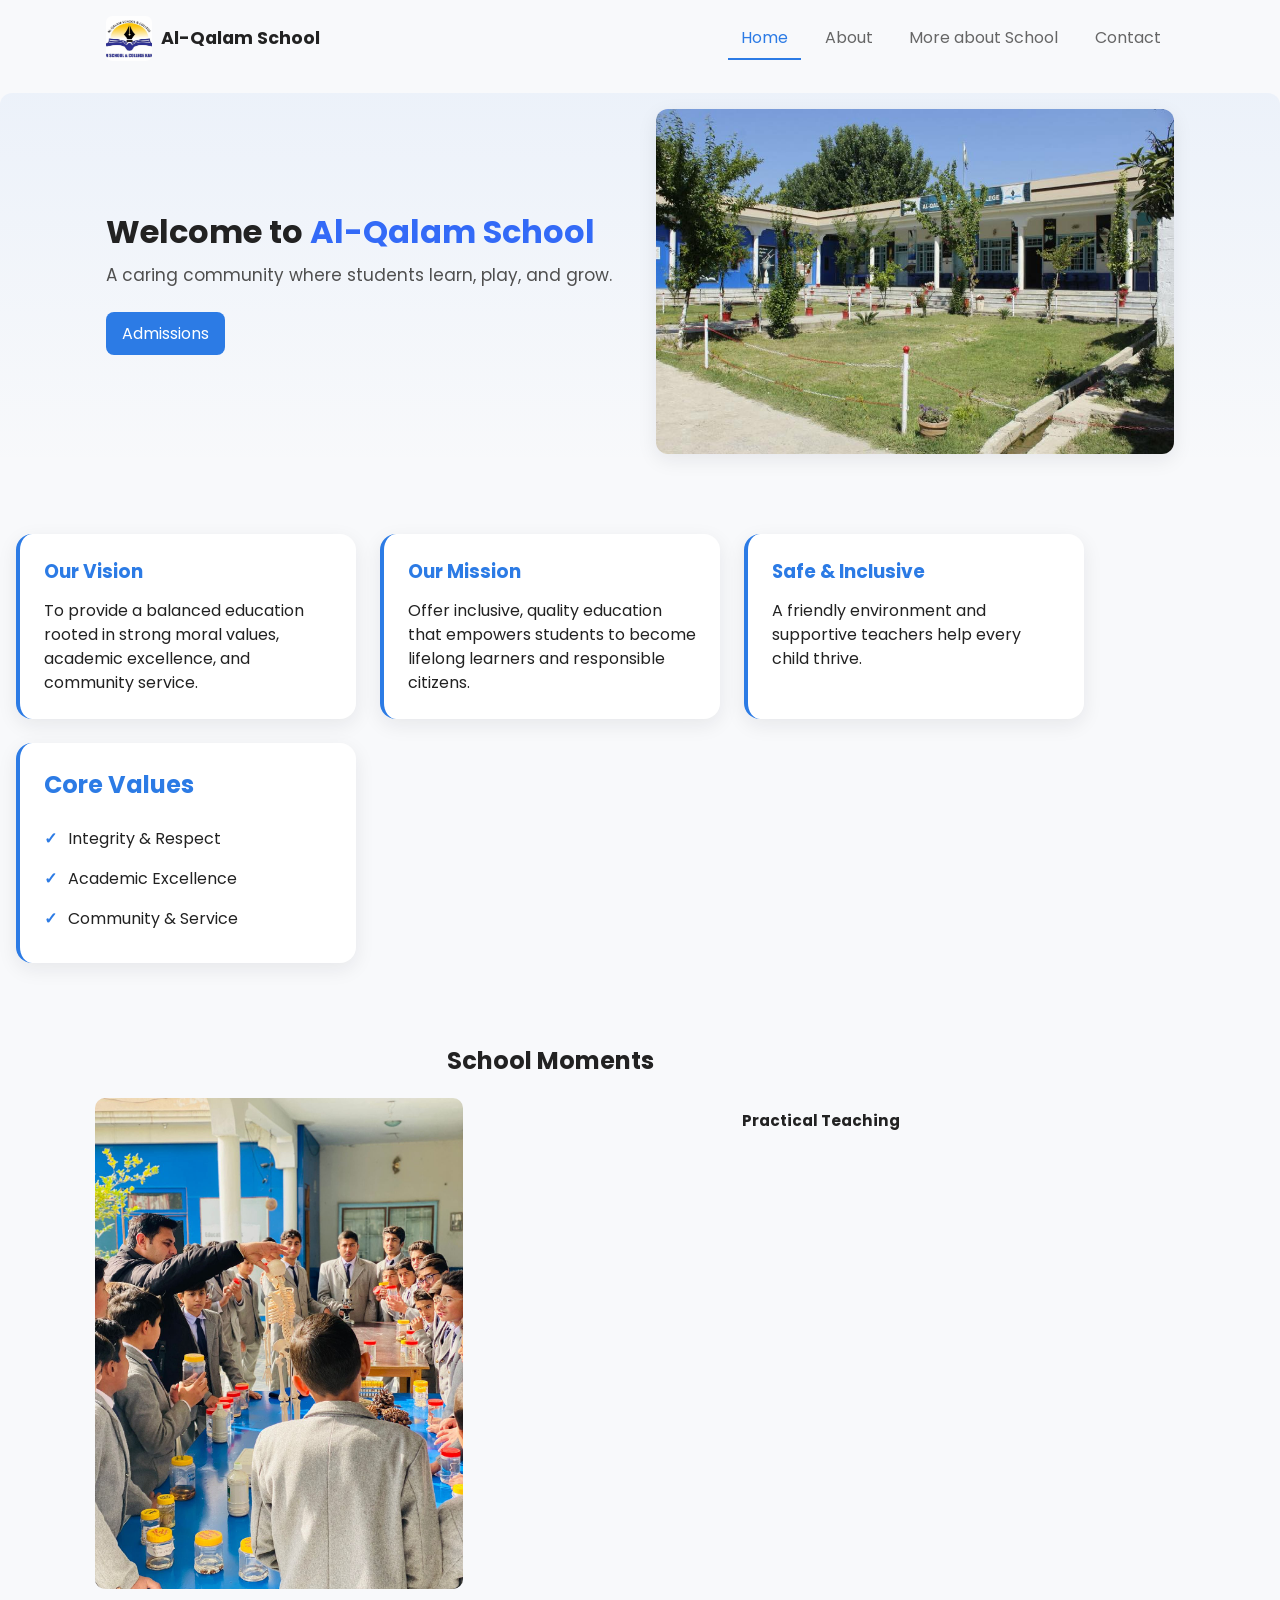
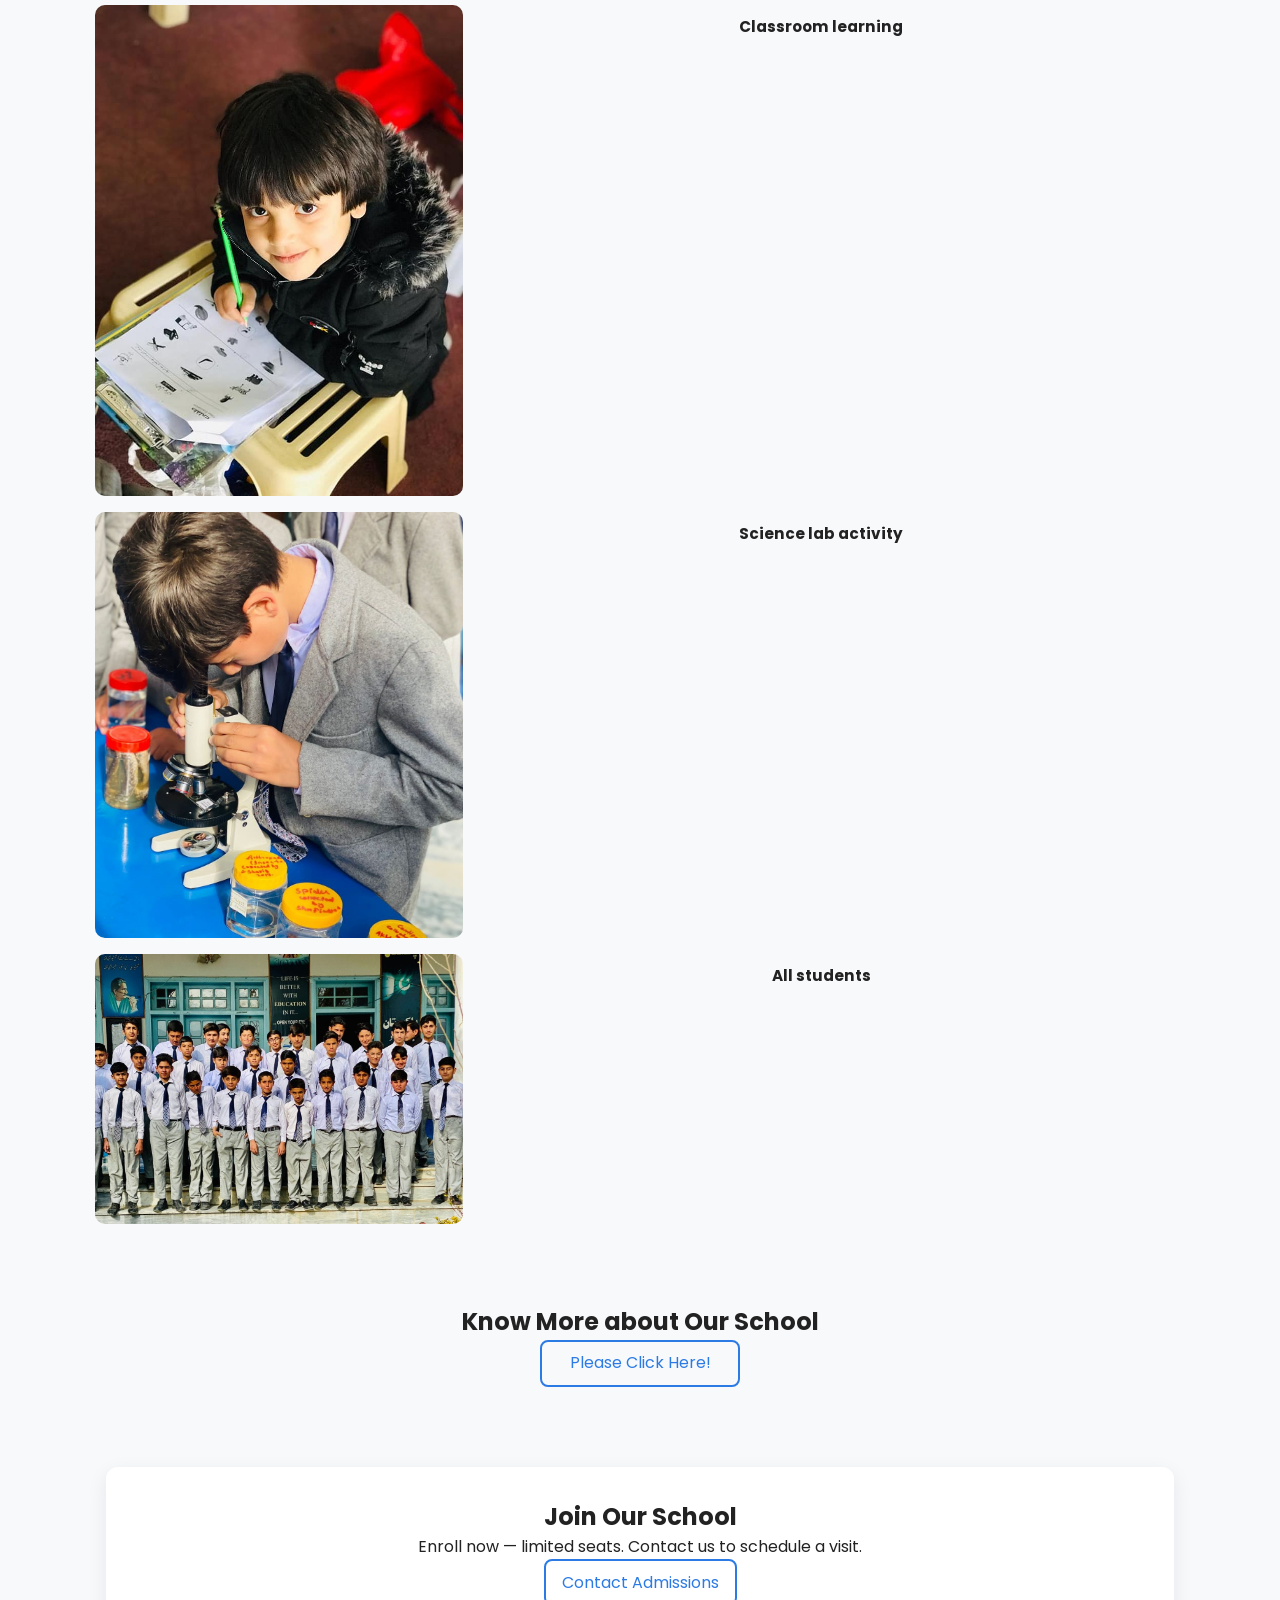
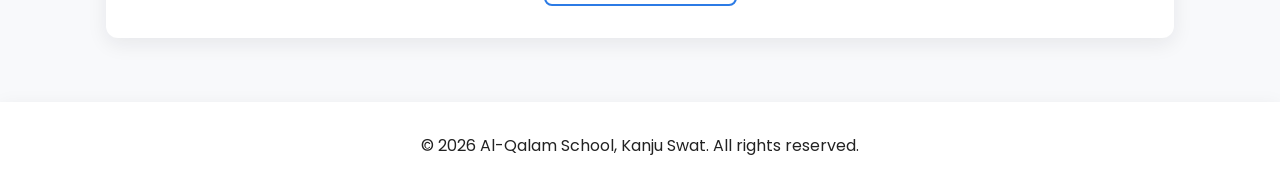
==== index.html @ 8df197b1 "Al-Qalam School & Collage Kanju Swat" ====
<!doctype html>
<html lang="en">
<head>
  <meta charset="utf-8" />
  <meta name="viewport" content="width=device-width,initial-scale=1" />
  <title>Al-Qalam School</title>
  <link rel="icon" type="image/png" href="logo2.png" style="border-radius:5px;">
  <!-- CSS -->
  <link rel="stylesheet" href="styles.css" />

  <!-- Google Fonts -->
  <link href="https://fonts.googleapis.com/css2?family=Inter:wght@300;400;600;700&display=swap" rel="stylesheet">
  <link href="https://fonts.googleapis.com/css2?family=Poppins:wght@300;400;600;700&display=swap" rel="stylesheet">

  <!-- Font Awesome -->
  <link rel="stylesheet" href="https://cdnjs.cloudflare.com/ajax/libs/font-awesome/6.0.0/css/all.min.css">
</head>
<body>
  <!-- Header -->
  <header class="site-header">
    <div class="container header-inner">
      <a href="index.html" class="brand">
        <img src="logo.jpg" alt="School Logo" class="logo" />
        <span class="school-name">Al-Qalam School</span>
      </a>
      <button id="nav-toggle" class="nav-toggle" aria-label="Toggle navigation">☰</button>
      <nav id="main-nav" class="main-nav">
        <a href="index.html" class="active">Home</a>
        <a href="about.html">About</a>
        <a href="more-about.html">More about School</a>
        <a href="contact.html">Contact</a>
      </nav>
    </div>
  </header>

  <!-- Hero Section -->
  <main>
    <section class="hero">
      <div class="container hero-inner">
        <div class="hero-text">
          <h1>Welcome to <span style="color: rgb(51, 106, 247)">Al-Qalam School</span></h1>
          <p class="lead" style="color:rgb(79, 79, 79);font-size:17px;">A caring community where students learn, play, and grow.</p>
          <a href="contact.html" class="btn-primary">Admissions</a>
        </div>
        <div class="hero-image">
          <img src="school.jpg" alt="School Interior" />
        </div>
      </div>
    </section>

    <!-- Features Section -->
    <section class="features container">
      <article class="feature">
        <h3>Our Vision</h3>
        <p>To provide a balanced education rooted in strong moral values, academic excellence, and community service.</p>
      </article>
      <article class="feature">
        <h3>Our Mission</h3>
        <p>Offer inclusive, quality education that empowers students to become lifelong learners and responsible citizens.</p>
      </article>
      <article class="feature">
        <h3>Safe & Inclusive</h3>
        <p>A friendly environment and supportive teachers help every child thrive.</p>
      </article>
      <article class="feature">
        <h2>Core Values</h2>
        <ul>
          <li>Integrity & Respect</li>
          <li>Academic Excellence</li>
          <li>Community & Service</li>
        </ul>
      </article>
    </section>
<section class="school-moments container">
  <h2>School Moments</h2>
  <div class="grid grid-3">
      <img class="img-home" src="teaching.jpg" alt="All students" style="border-radius:10px;"/>
      <div class="card-body"><strong>Practical Teaching</strong></div>
    </a>
      <img class="img-home" src="cutie.jpg" alt="Awards" style="border-radius:10px;"/>
      <div class="card-body"><strong>Classroom learning</strong></div>
    </a>
      <img class="img-home" src="micro.jpg" alt="Science lab activity" style="border-radius:10px;"/>
      <div class="card-body"><strong>Science lab activity</strong></div>
    </a>
      <img class="img-home" src="students all.jpg" alt="Classroom learning" style="border-radius:10px;"/>
      <div class="card-body"><strong>All students</strong></div>
    </a>
  </div>
</section>

<!--Link to more-->
<div class="cta container" style="text-align: center;">
  <h2>Know More about Our School</h2>
  
  <a href="more-about.html" class="btn-outline" 
     style="width: 200px; margin: 0 auto; display: block; text-align: center; text-decoration: none;">
     Please Click Here!
  </a>
</div>

    <!-- Call to Action Section -->
    <section class="cta container">
      <div class="cta-inner">
        <h2>Join Our School</h2>
        <p>Enroll now — limited seats. Contact us to schedule a visit.</p>
        <a href="contact.html" class="btn-outline">Contact Admissions</a>
      </div>
    </section>
  </main>

  <!-- Footer -->
  <footer class="site-footer">
    <div class="container footer-inner">
      <p>© 2026 Al-Qalam School, Kanju Swat. All rights reserved.</p>
    </div>
  </footer>

  <script src="script.js"></script>
</body>
</html>
---- styles.css ----
/* Variables */
:root {
  --accent:#2c7be5;
  --accent-2:#ff7a59;
  --bg:#f8f9fb;
  --text:#222;
  --muted:#666;
  --max-width:1100px;
  --radius:10px;
  --shadow:0 6px 20px rgba(20,20,40,0.08);
}

/* Global */
*{
  box-sizing:border-box;
  margin:0;
  padding:0;
  font-family:'Poppins',sans-serif;
}

body{
  background:var(--bg);
  color:var(--text);
  line-height:1.5;
}

.img-home{
  width: 70%;
  border-radius: 10px;
  display: block;   /* Allows the image to accept auto margins */
  margin: 0 auto;
}

img{
  max-width:100%;
  display:block;
}

.space {
  margin:50px;
}
.container{
  max-width:var(--max-width);
  margin:auto;
  padding:1rem;
}

/* HEADER */

.header-inner{
  display:flex;
  justify-content:space-between;
  align-items:center;
}

.brand{
  display:flex;
  align-items:center;
  gap:.6rem;
  text-decoration:none;
  color:inherit;
}

.logo{
  height:45px;
  border-radius:6px;
}

.school-name{
  font-weight:700;
  font-size:1.1rem;
}

.main-nav{
  display:flex;
  gap:.7rem;
}


.main-nav a {
  text-decoration: none;
  padding: .5rem .8rem;
  color: var(--muted);
  border-bottom: 2px solid transparent; /* Hidden line */
  transition: 0.3s;
}

.main-nav a:hover,
.main-nav a.active {
  color: var(--accent);
  border-bottom: 2px solid var(--accent); /* Line appears on hover/active */
  background: transparent;
  box-shadow: none;
}

.nav-toggle{
  display:none;
  font-size:22px;
  border:none;
  background:none;
}

/* HERO */

.hero{
  background:linear-gradient(180deg,rgba(44,123,229,.06),transparent);
  border-radius:12px;
  margin:1rem 0;
}

.hero-inner{
  display:flex;
  align-items:center;
  gap:2rem;
}

.hero-text{
  flex:1;
}

.hero-text h1{
  font-size:2rem;
  margin-bottom:.4rem;
}

.hero-image{
  flex:1;
}

.hero-image img{
  width:100%;
  border-radius:12px;
  box-shadow:var(--shadow);
}

/* ABOUT PAGE*/

/* Spacing for the About Page */
.about-page {
  padding-top: 40px;
  padding-bottom: 60px;
}

.intro.space-lg {
  margin-bottom: 50px; /* Big space after the title */
  text-align: center;
}

/* Fix the grid spacing */
.about-page .grid-3 {
  display: grid;
  grid-template-columns: repeat(auto-fit, minmax(280px, 1fr));
  gap: 30px;           /* Space between cards */
  margin-bottom: 60px; /* Space after the card section */
}
.Dirc {
  font-size: 1.1rem;
  color: rgb(72, 72, 72);
  margin-bottom: 1rem;
}
/* Ensure staff images look neat */
.d-img{
  width:50%;
  height:250px;
  border-radius:8px;
}

.p-img{
  width:70%;
  height:250px;
  border-radius:8px;
}

.staff-img {
  width: 200%;
  height: 225px;      /* Fixes the height so cards stay even */
  object-fit: cover;  /* Keeps image from looking squashed */
  border-radius: 10px;
  margin-bottom: 15px;
}

.staff-card {
  background: white;
  padding: 20px;
  border-radius: 12px;
  box-shadow: var(--shadow);
  text-align: center;
  display: flex;
  flex-direction: column;
}

.inspire-small {
  font-style: italic;
  font-size: 0.9rem;
  color: var(--muted);
  margin-top: auto;   /* Pushes the quote to the bottom of the card */
  padding-top: 10px;
}

/* Space for CTA */
.cta-section {
  margin-top: 40px;
}

/* Contact Page Specifics */
.contact-info-card {
  flex: 1;
  background: white;
  padding: 2rem;
  border-radius: 15px;
  box-shadow: var(--shadow);
  /* Added to prevent internal content from overflowing the card */
  overflow: hidden; 
}

.contact-info-card h2 {
  font-size: 1.5rem;
  margin-bottom: 1.5rem;
}

.contact-row {
  display: flex;
  align-items: center;
  gap: 1rem;            /* Adjusted gap for better mobile fit */
  margin-bottom: 1.5rem;
  font-size: 1.1rem;    /* Slightly smaller font for better fit */
  font-weight: 500;
  direction: ltr;
  justify-content: flex-start;
  
  /* These lines force the long email address to wrap inside the box */
  inline-size: 100%;
  overflow-wrap: break-word; 
  word-break: break-word;
}

.icon-circle {
  font-size: 1.6rem;    /* Slightly smaller icon for mobile balance */
  width: 45px;          /* Fixed container width for icons */
  display: flex;        /* Switched to flex for better centering */
  justify-content: center; 
  align-items: center;
  flex-shrink: 0;       /* This keeps the icon from squishing/leaning */
}

/* Admissions Box */
.Addmm {
  flex: 1;
  background: white;
  padding: 2rem;
  border-radius: 15px;
  box-shadow: var(--shadow);
}

/* Responsive side-by-side layout */
.two-col {
  display: flex;
  gap: 2rem;
  align-items: stretch;
}

/* Mobile Adjustments */
@media (max-width: 800px) {
  .two-col {
    flex-direction: column;
  }
  
  .contact-info-card, .Addmm {
    padding: 1.5rem; /* Slightly less padding on mobile to save space */
  }
}

/* FEATURES */

.features{
  display:grid;
  grid-template-columns:repeat(auto-fit,minmax(250px,1fr));
  gap:1.5rem;
  margin:3rem 0;
}

.feature{
  background:white;
  padding:1.5rem;
  border-radius:16px;
  box-shadow:var(--shadow);
  border-left: 4px solid var(--accent);
}

.feature h3 {
  margin-bottom: 0.8rem;
  color: var(--accent);
}

.feature h2 {
  margin-bottom: 1rem;
  color: var(--accent);
}

.feature ul {
  list-style: none;
  padding-left: 0;
}

.feature li {
  padding: 0.5rem 0;
  padding-left: 1.5rem;
  position: relative;
}

.feature li:before {
  content: "✓";
  position: absolute;
  left: 0;
  color: var(--accent);
  font-weight: bold;
}
/* GRID SYSTEM */

.grid{
  display:grid;
  gap:1rem;
}

.grid-3{
  grid-template-columns:repeat(auto-fit,minmax(260px,1fr));
}

/* Responsive grid for school-moments */
.school-moments .grid-3{
  grid-template-columns:repeat(2,1fr);
}

/* CARD */

.card{
  background:rgb(183, 182, 182);
  border-radius:12px;
  overflow:hidden;
  box-shadow:var(--shadow);
  text-decoration:none;
  color:inherit;
  transition:transform .2s;
}

.card:hover{
  transform:translateY(-4px);
}

/* IMPORTANT FIX FOR MOBILE IMAGES */

.card img{
  width:100%;
  aspect-ratio:4/3;
  object-fit:cover;
}

/* CARD BODY */

.card-body{
  padding:.7rem;
  text-align:center;
  font-size:.95rem;
}

/* SCHOOL MOMENTS */

.school-moments{
  margin:2rem 0;
}

.school-moments h2{
  text-align:center;
  margin-bottom:1.2rem;
}

/* STAFF CARDS */

.staff-card{
  background:white;
  padding:1rem;
  border-radius:12px;
  text-align:center;
  box-shadow:var(--shadow);
  display:flex;
  flex-direction:column;
  align-items:center;
}

.staff-card img{
  border-radius:10px;
  margin-bottom:0.5rem;
}

/* CTA */

.cta{
  margin:3rem auto;
}

.cta-inner{
  background:white;
  padding:2rem;
  border-radius:12px;
  text-align:center;
  box-shadow:var(--shadow);
}

/* BUTTONS */

.btn-primary{
  display:inline-block;
  padding:.6rem 1rem;
  border-radius:8px;
  background:var(--accent);
  color:white;
  text-decoration:none;
  margin-top: 1.5rem; /* Adds the space you want above the button */
}

.btn-outline{
  display:inline-block;
  padding:.6rem 1rem;
  border-radius:8px;
  border:2px solid var(--accent);
  color:var(--accent);
  text-decoration:none;
}

/* FOOTER */

.site-footer{
  background:white;
  margin-top:2rem;
  padding:1rem;
  text-align:center;
  box-shadow:var(--shadow);
}

/* RESPONSIVE */

/* Tablets */
@media (max-width:900px){

.hero-inner{
  flex-direction:column;
  text-align:center;
}

.nav-toggle{
  display:block;
}

.main-nav{
  position:fixed;
  top:70px;
  right:20px;
  background:white;
  flex-direction:column;
  padding:1rem;
  border-radius:10px;
  box-shadow:var(--shadow);
  opacity:0;
  visibility:hidden;
  transition:.3s;
}

.main-nav.show{
  opacity:1;
  visibility:visible;
}

.school-moments .grid-3{
  grid-template-columns:repeat(2,1fr);
  gap:1.2rem;
}

.two-col {
  flex-direction: column;
}

}

/* Small phones */
@media (max-width:500px){

.hero-text h1{
  font-size:1.6rem;
}

.school-moments .grid-3{
  grid-template-columns:1fr;
  gap:1rem;
}

.Addmm {
  padding: 1rem;
}

}

/*admissions*/

.two-col {
  display: flex;
  gap: 2rem;
  margin: 2rem 0;
}

.Addmm {
  background: white;
  padding: 1.5rem;
  border-radius: 12px;
  box-shadow: var(--shadow);
}
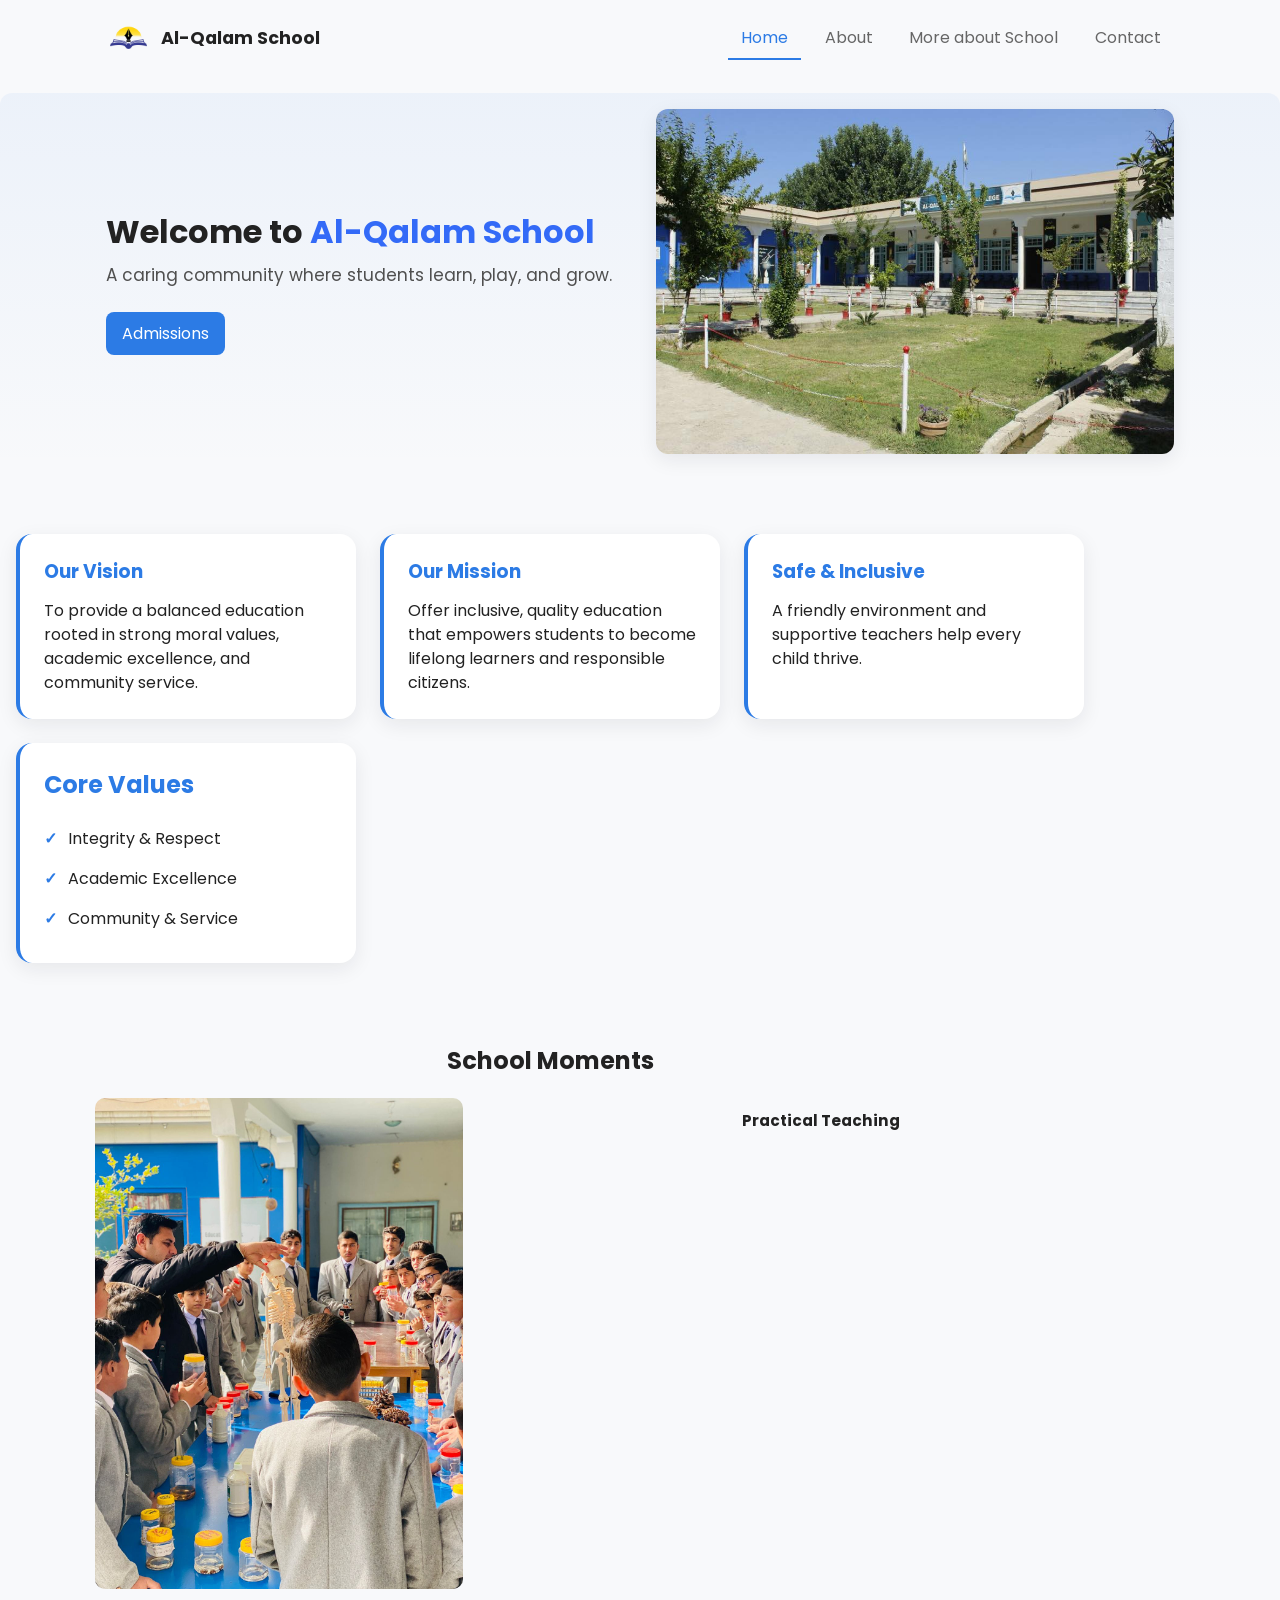
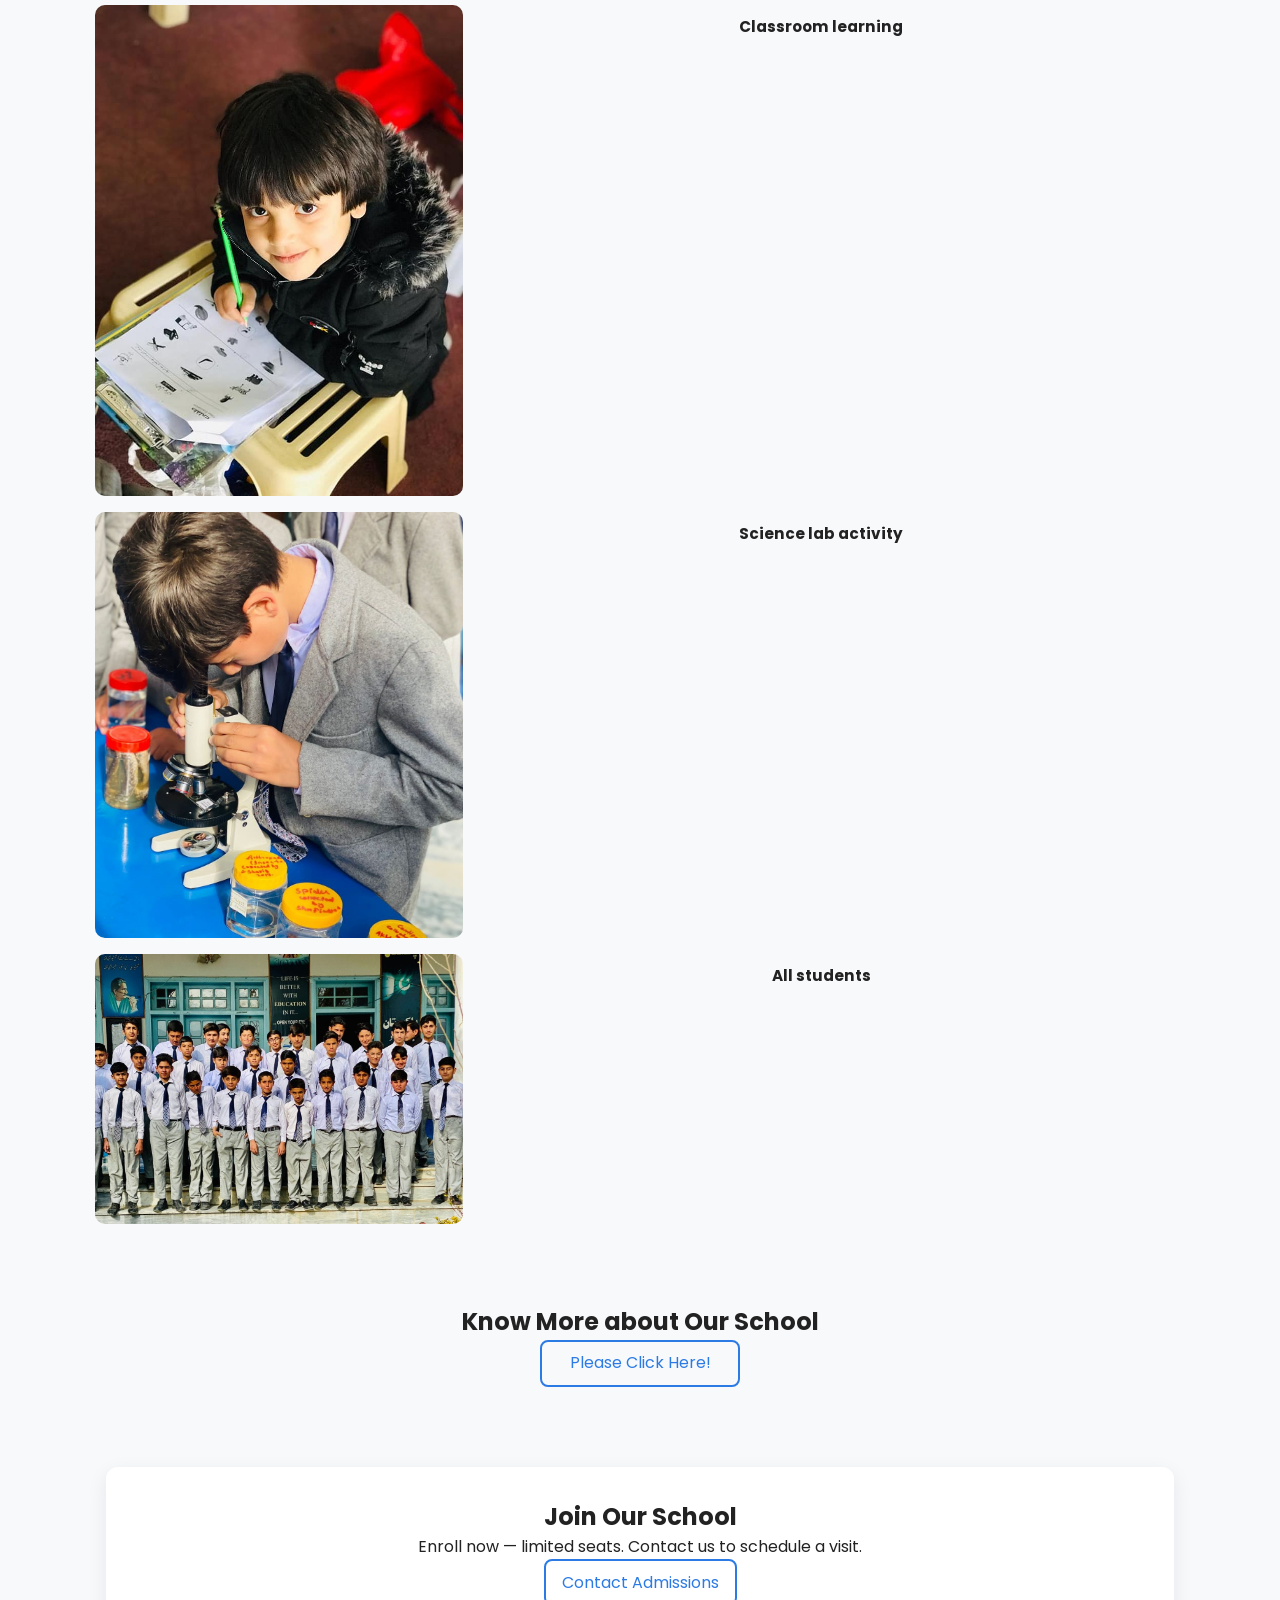
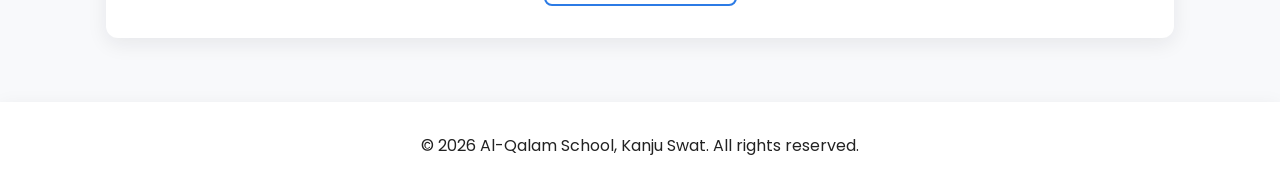
==== commit 7b43f16c: "Update index.html" ====
--- a/index.html
+++ b/index.html
@@ -20,7 +20,7 @@
   <header class="site-header">
     <div class="container header-inner">
       <a href="index.html" class="brand">
-        <img src="logo.jpg" alt="School Logo" class="logo" />
+        <img src="logo2.png" alt="School Logo" class="logo" />
         <span class="school-name">Al-Qalam School</span>
       </a>
       <button id="nav-toggle" class="nav-toggle" aria-label="Toggle navigation">☰</button>
@@ -118,4 +118,4 @@
 
   <script src="script.js"></script>
 </body>
-</html>+</html>
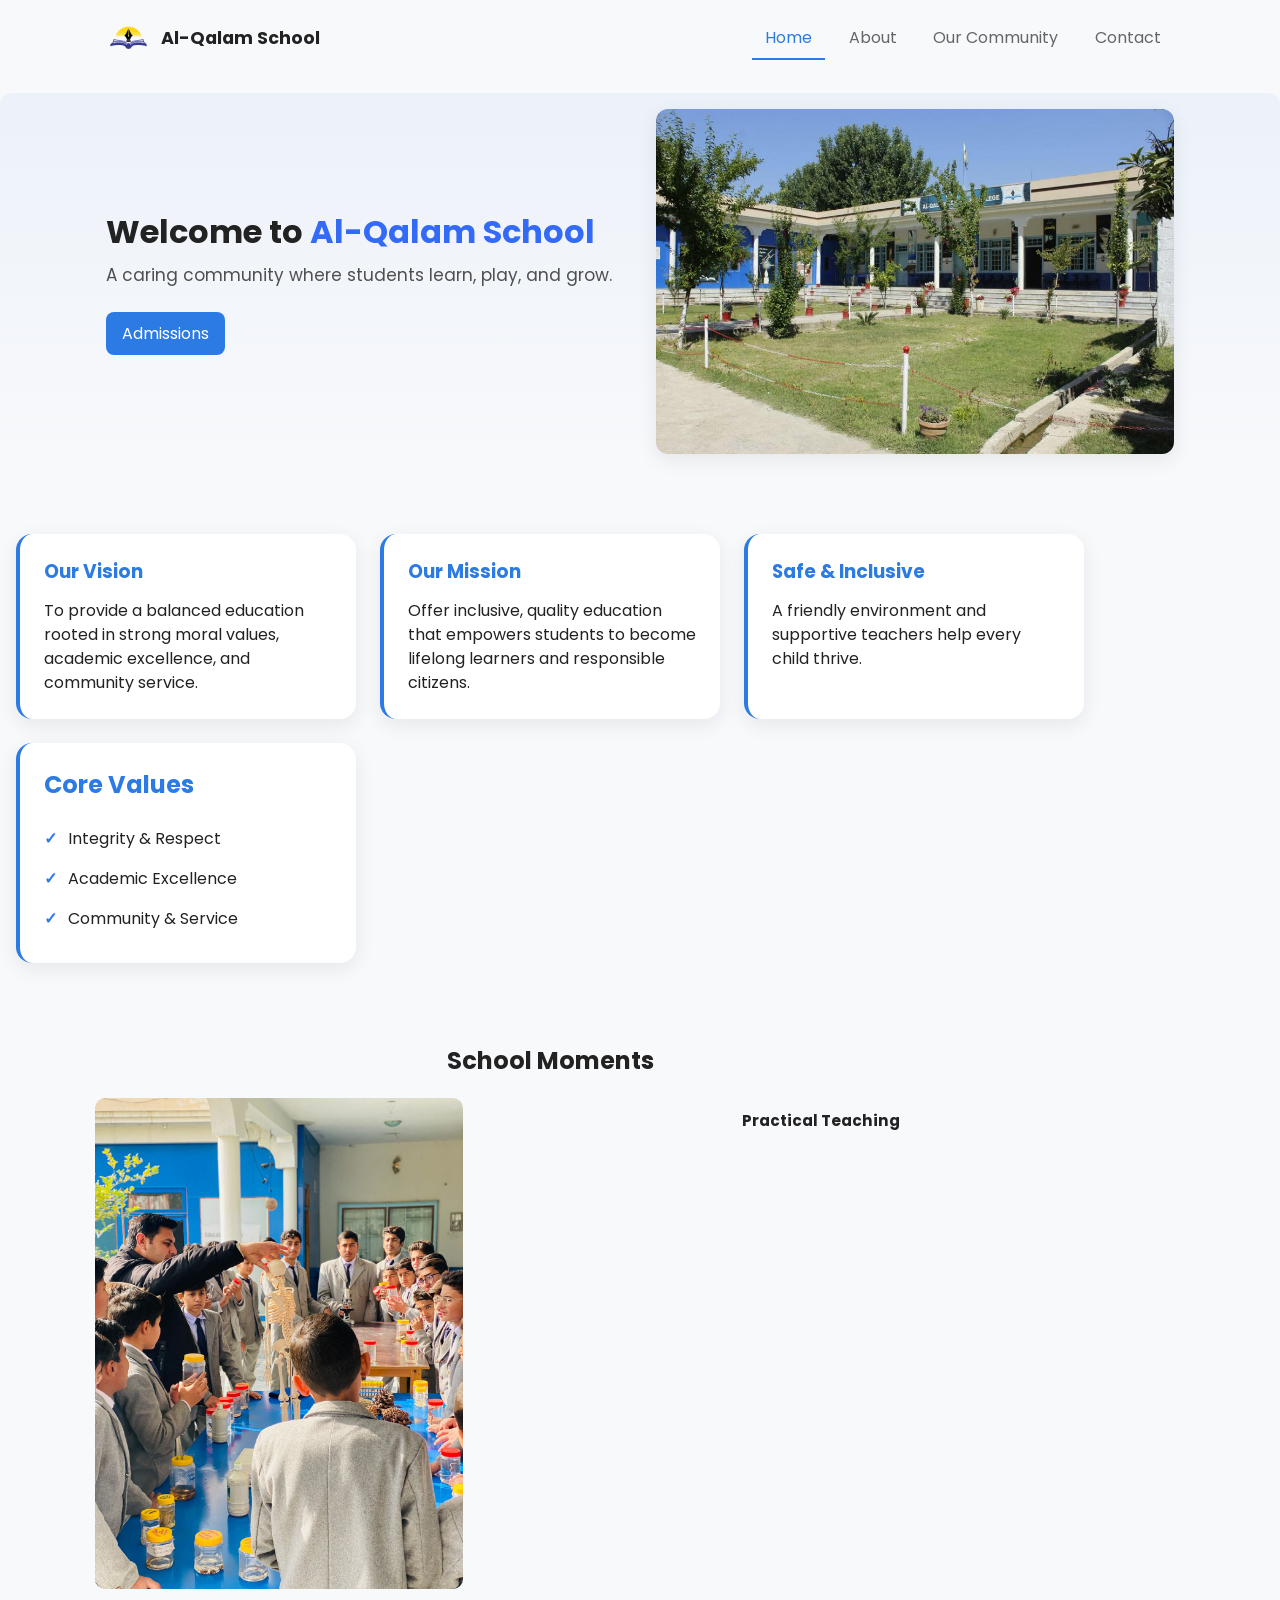
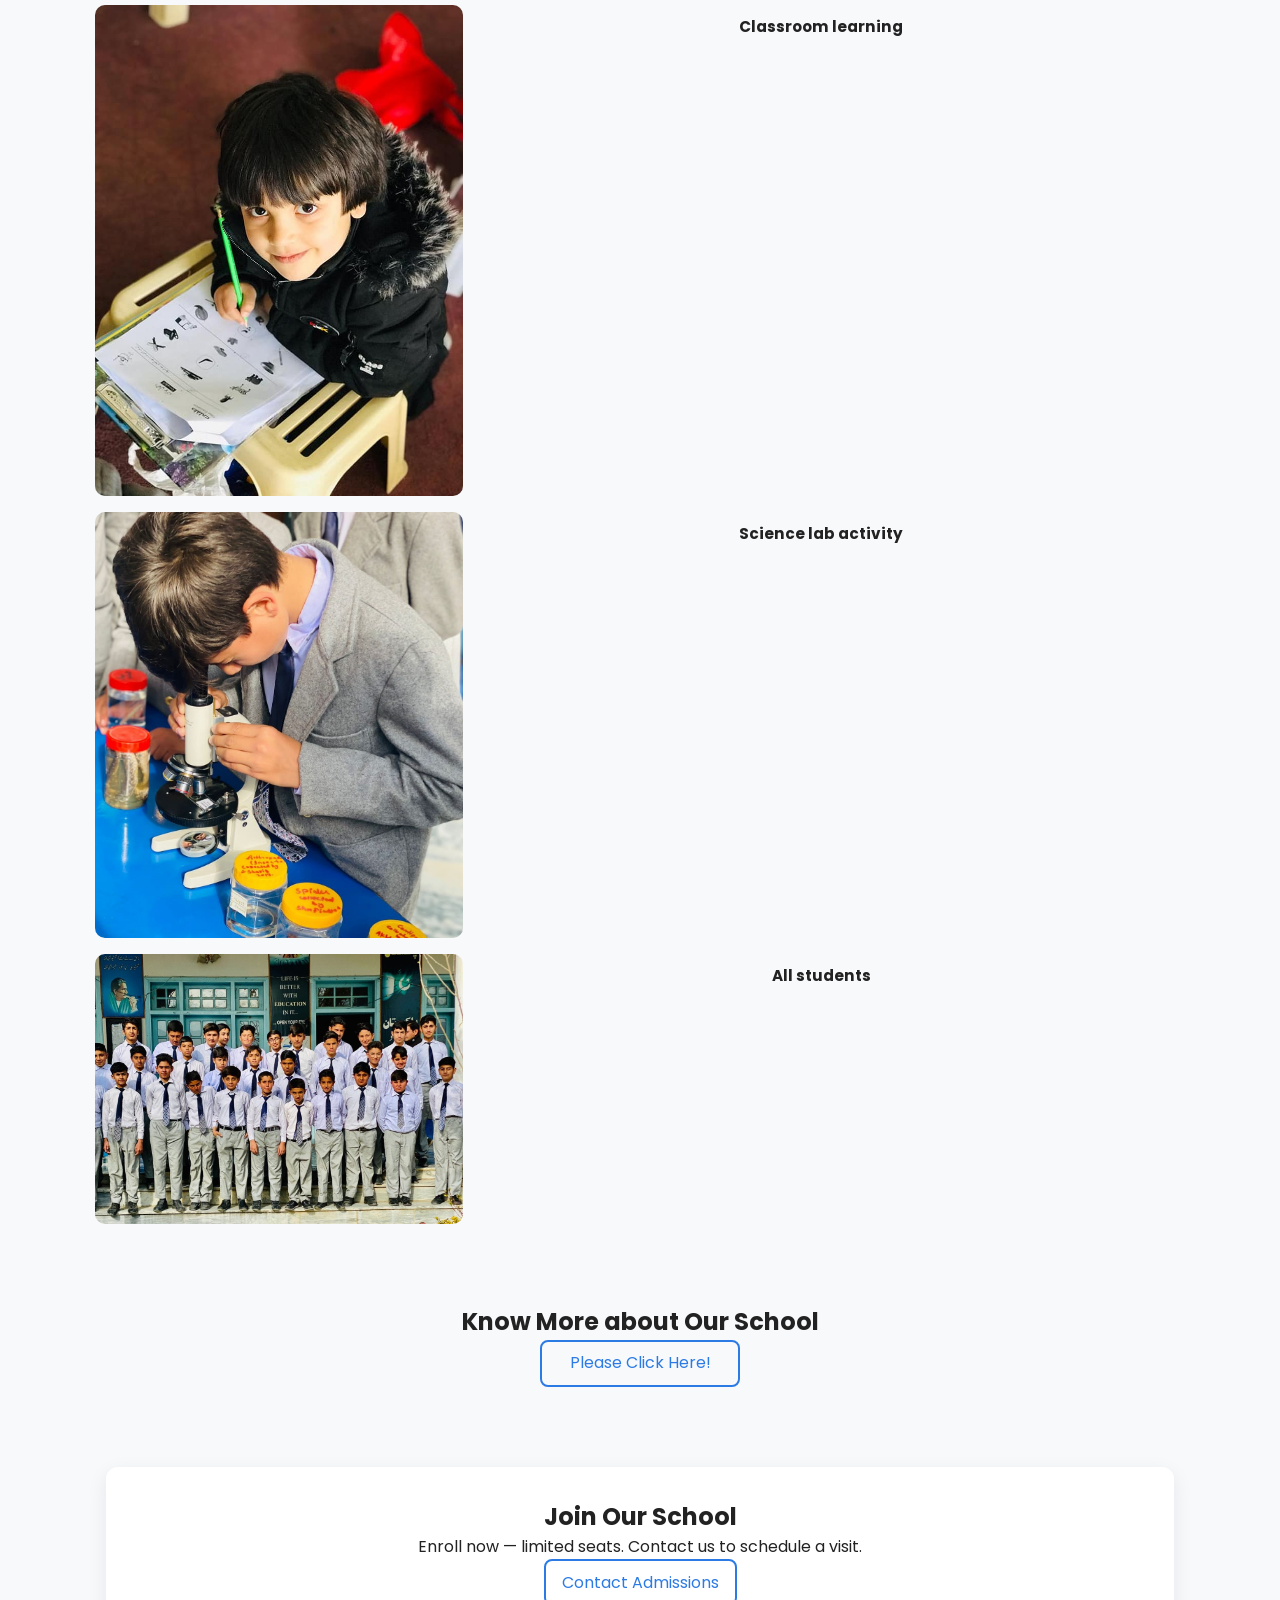
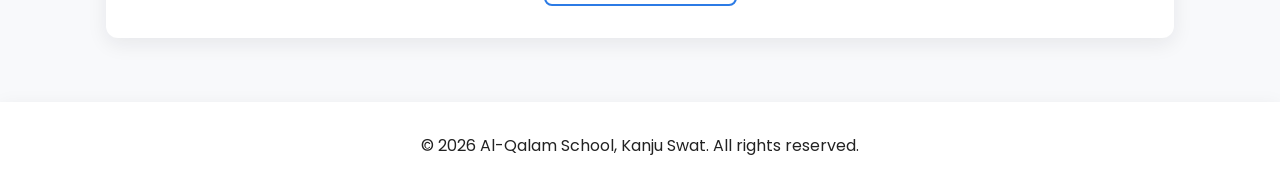
==== commit fd4e4cc8: "Update index.html" ====
--- a/index.html
+++ b/index.html
@@ -27,7 +27,7 @@
       <nav id="main-nav" class="main-nav">
         <a href="index.html" class="active">Home</a>
         <a href="about.html">About</a>
-        <a href="more-about.html">More about School</a>
+        <a href="more-about.html">Our Community</a>
         <a href="contact.html">Contact</a>
       </nav>
     </div>
